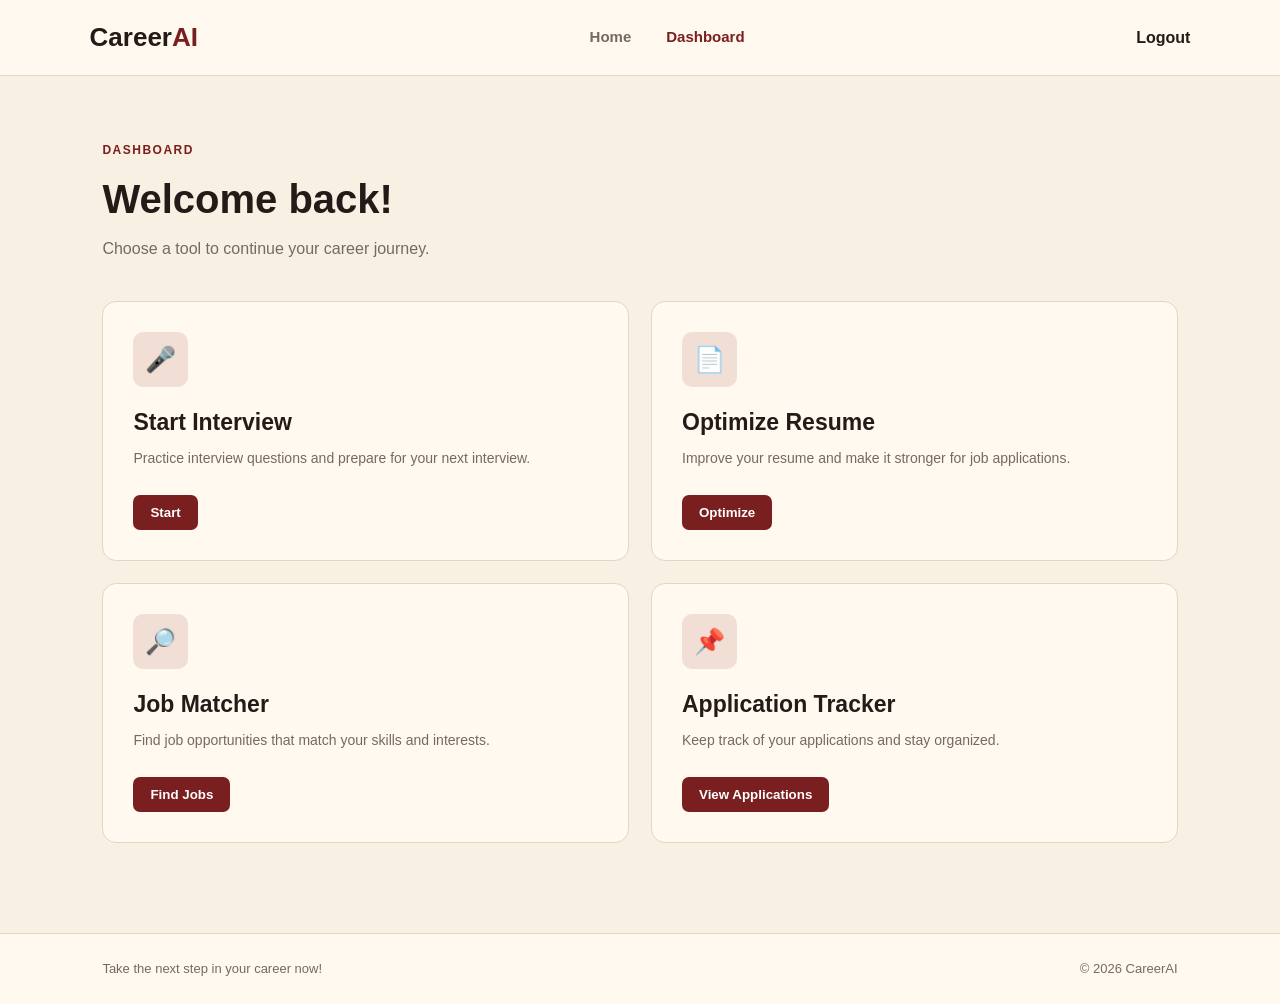
==== dashboard.html @ 7615079e "Updated dashboard" ====
<!DOCTYPE html>
<html lang="en">
<head>
<meta charset="UTF-8">
<meta name="viewport" content="width=device-width, initial-scale=1.0">
<title>CareerAI - Dashboard</title>
<link rel="stylesheet" href="style.css">
</head>
<body class="dashboard-body">
<nav class="navbar">
<a href="index.html" class="logo">Career<span>AI</span></a>
<div class="nav-links">
<a href="index.html">Home</a>
<a href="dashboard.html" class="active">Dashboard</a>
</div>
<div class="nav-buttons">
<a href="login.html" class="login-btn">Logout</a>
</div>
</nav>
<main class="dashboard">
<div class="dashboard-heading">
<p class="small-heading">DASHBOARD</p>
<h1>Welcome back!</h1>
<p>Choose a tool to continue your career journey.</p>
</div>
<div class="dashboard-grid">
<div class="dashboard-card">
<div class="dashboard-icon">🎤</div>
<h2>Start Interview</h2>
<p>Practice interview questions and prepare for your next interview.</p>
<button class="card-button">Start</button>
</div>
<div class="dashboard-card">
<div class="dashboard-icon">📄</div>
<h2>Optimize Resume</h2>
<p>Improve your resume and make it stronger for job applications.</p>
<button class="card-button">Optimize</button>
</div>
<div class="dashboard-card">
<div class="dashboard-icon">🔎</div>
<h2>Job Matcher</h2>
<p>Find job opportunities that match your skills and interests.</p>
<button class="card-button">Find Jobs</button>
</div>
<div class="dashboard-card">
<div class="dashboard-icon">📌</div>
<h2>Application Tracker</h2>
<p>Keep track of your applications and stay organized.</p>
<button class="card-button">View Applications</button>
</div>
</div>
</main>
<footer>
<p>Take the next step in your career now!</p>
<p>© 2026 CareerAI</p>
</footer>
</body>
</html>
---- style.css ----
* {
box-sizing: border-box;
margin: 0;
padding: 0;
}
body {
font-family: Arial, Helvetica, sans-serif;
background-color: #F7F0E3;
color: #241A17;
line-height: 1.5;
}
a {
text-decoration: none;
color: inherit;
}
.navbar {
display: flex;
align-items: center;
justify-content: space-between;
padding: 18px 7%;
background-color: #FFF9EF;
border-bottom: 1px solid #E2D6C7;
}
.logo {
font-size: 26px;
font-weight: 800;
}
.logo span {
color: #7A1F1F;
}
.nav-links {
display: flex;
gap: 35px;
}
.nav-links a {
color: #756A63;
font-size: 15px;
font-weight: 600;
}
.nav-links a:hover,
.nav-links .active {
color: #7A1F1F;
}
.nav-buttons {
display: flex;
align-items: center;
gap: 15px;
}
.login-btn {
font-weight: 600;
}
.signup-btn {
padding: 9px 17px;
background-color: #7A1F1F;
color: white;
border-radius: 7px;
font-weight: 600;
}
.signup-btn:hover,
.form-button:hover,
.card-button:hover {
background-color: #5E1515;
}
.small-heading {
color: #7A1F1F;
font-size: 12px;
font-weight: 800;
letter-spacing: 1.5px;
margin-bottom: 10px;
}
.home-intro {
text-align: center;
padding: 90px 20px 55px;
}
.home-intro h1 {
font-size: 50px;
line-height: 1.1;
margin-bottom: 18px;
font-weight: 700;
}
.home-intro > p:last-child {
max-width: 550px;
margin: auto;
color: #756A63;
font-size: 16px;
}
.stats-section {
display: flex;
justify-content: center;
flex-wrap: wrap;
margin: 0 8% 75px;
background-color: #FFF9EF;
border: 1px solid #E2D6C7;
border-radius: 12px;
}
.stat {
flex: 1 1 200px;
text-align: center;
padding: 30px 20px;
border-right: 1px solid #E2D6C7;
}
.stat:last-child {
border-right: none;
}
.stat h2 {
color: #7A1F1F;
font-size: 32px;
margin-bottom: 5px;
}
.stat p {
color: #756A63;
font-size: 13px;
}
.reviews-section {
padding: 70px 8%;
background-color: #FFF9EF;
}
.section-heading {
margin-bottom: 40px;
}
.section-heading h2 {
font-size: 34px;
}
.centered {
text-align: center;
}
.review-grid {
display: flex;
flex-wrap: wrap;
gap: 20px;
}
.review-card {
flex: 1 1 280px;
padding: 28px;
border: 1px solid #E2D6C7;
border-radius: 12px;
background-color: #FDF7ED;
}
.quote {
font-size: 40px;
line-height: 1;
color: #7A1F1F;
margin-bottom: 8px;
}
.review-card p:not(.quote) {
color: #756A63;
font-size: 14px;
margin-bottom: 20px;
}
.review-card h4 {
font-size: 13px;
}
footer {
display: flex;
justify-content: space-between;
align-items: center;
padding: 25px 8%;
background-color: #FFF9EF;
border-top: 1px solid #E2D6C7;
}
footer p {
color: #756A63;
font-size: 13px;
}
.dashboard {
padding: 65px 8% 90px;
min-height: calc(100vh - 130px);
}
.dashboard-heading {
margin-bottom: 40px;
}
.dashboard-heading h1 {
font-size: 40px;
margin-bottom: 8px;
}
.dashboard-heading > p:last-child {
color: #756A63;
}
.dashboard-grid {
display: flex;
flex-wrap: wrap;
gap: 22px;
}
.dashboard-card {
flex: 1 1 45%;
min-height: 260px;
padding: 30px;
background-color: #FFF9EF;
border: 1px solid #E2D6C7;
border-radius: 14px;
display: flex;
flex-direction: column;
align-items: flex-start;
}
.dashboard-card:hover {
border-color: #C9AAA0;
}
.dashboard-icon {
width: 55px;
height: 55px;
display: flex;
align-items: center;
justify-content: center;
background-color: #F1DFD5;
border-radius: 10px;
font-size: 25px;
margin-bottom: 18px;
}
.dashboard-card h2 {
font-size: 23px;
margin-bottom: 8px;
}
.dashboard-card p {
color: #756A63;
font-size: 14px;
max-width: 400px;
margin-bottom: 20px;
}
.card-button {
margin-top: auto;
border: none;
padding: 10px 17px;
background-color: #7A1F1F;
color: white;
border-radius: 7px;
font-weight: 600;
cursor: pointer;
}
.auth-body {
min-height: 100vh;
display: flex;
align-items: center;
justify-content: center;
padding: 30px;
background-color: #F7F0E3;
}
.auth-box {
width: 420px;
padding: 40px;
background-color: #FFF9EF;
border: 1px solid #E2D6C7;
border-radius: 12px;
box-shadow: 0 8px 25px rgba(50, 30, 20, 0.06);
}
.auth-box > .logo {
display: block;
text-align: center;
margin-bottom: 30px;
}
.auth-box h1 {
text-align: center;
font-size: 30px;
margin-bottom: 6px;
}
.form-subtitle {
text-align: center;
color: #756A63;
font-size: 14px;
margin-bottom: 28px;
}
.auth-box form {
display: flex;
flex-direction: column;
}
.auth-box label {
font-size: 13px;
font-weight: 700;
margin-bottom: 6px;
}
.auth-box input {
width: 100%;
padding: 12px;
border: 1px solid #D5C9BB;
border-radius: 7px;
background-color: #FDF7ED;
outline: none;
font-size: 14px;
margin-bottom: 4px;
}
.auth-box input:focus {
border-color: #7A1F1F;
}
.demo-hint {
color: #B6AAA1;
font-size: 11px;
margin-bottom: 15px;
}
.form-button {
width: 100%;
padding: 13px;
border: none;
border-radius: 7px;
background-color: #7A1F1F;
color: white;
font-size: 15px;
font-weight: 700;
cursor: pointer;
margin-top: 8px;
}
.form-message {
text-align: center;
color: #7A1F1F;
font-size: 13px;
margin-top: 12px;
min-height: 18px;
}
.switch-form {
text-align: center;
color: #756A63;
font-size: 13px;
margin-top: 25px;
}
.switch-form a {
color: #7A1F1F;
font-weight: 700;
}
@media (max-width: 800px) {
.dashboard-card {
flex: 1 1 100%;
}
.auth-box {
width: 100%;
max-width: 420px;
}
}
@media (max-width: 600px) {
.navbar {
padding: 16px 5%;
}
.nav-links {
display: none;
}
.home-intro {
padding: 65px 20px 45px;
}
.home-intro h1 {
font-size: 36px;
}
.stats-section {
margin: 0 6% 50px;
}
.stat {
flex: 1 1 50%;
border-right: none;
border-bottom: 1px solid #E2D6C7;
}
.stat:nth-last-child(-n+2) {
border-bottom: none;
}
.dashboard {
padding: 45px 6%;
}
.dashboard-heading h1 {
font-size: 32px;
}
footer {
flex-direction: column;
align-items: flex-start;
gap: 8px;
}
.auth-body {
padding: 20px;
}
.auth-box {
padding: 30px 25px;
}
}
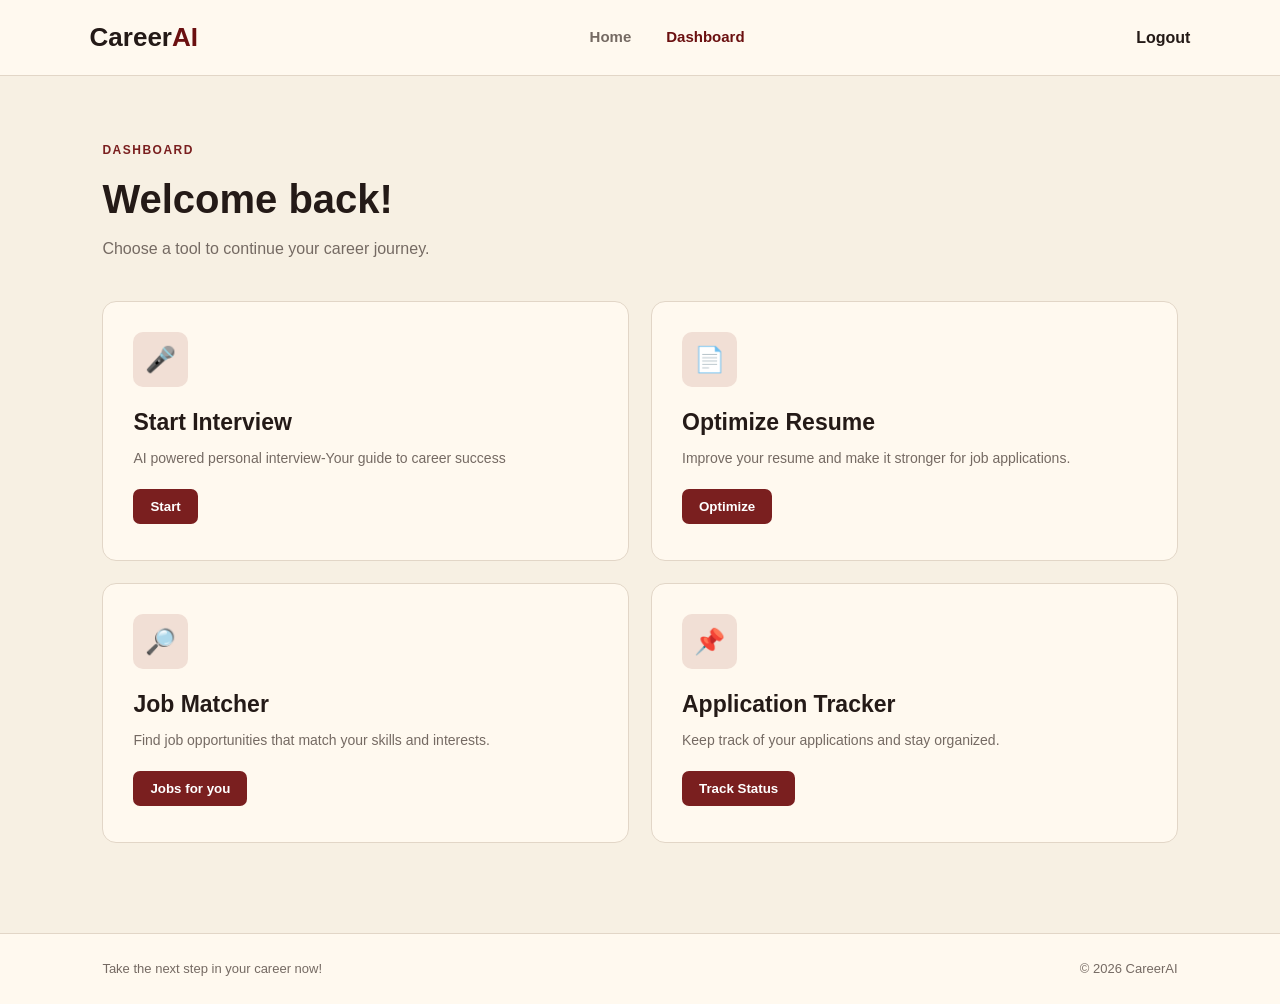
==== commit 78f2d599: "created basic 4 pages of dasboard" ====
--- a/dashboard.html
+++ b/dashboard.html
@@ -1,11 +1,13 @@
 <!DOCTYPE html>
 <html lang="en">
+
 <head>
 <meta charset="UTF-8">
 <meta name="viewport" content="width=device-width, initial-scale=1.0">
 <title>CareerAI - Dashboard</title>
 <link rel="stylesheet" href="style.css">
 </head>
+
 <body class="dashboard-body">
 <nav class="navbar">
 <a href="index.html" class="logo">Career<span>AI</span></a>
@@ -13,42 +15,56 @@
 <a href="index.html">Home</a>
 <a href="dashboard.html" class="active">Dashboard</a>
 </div>
+
 <div class="nav-buttons">
 <a href="login.html" class="login-btn">Logout</a>
 </div>
 </nav>
+
 <main class="dashboard">
 <div class="dashboard-heading">
 <p class="small-heading">DASHBOARD</p>
 <h1>Welcome back!</h1>
 <p>Choose a tool to continue your career journey.</p>
 </div>
+
 <div class="dashboard-grid">
 <div class="dashboard-card">
 <div class="dashboard-icon">🎤</div>
 <h2>Start Interview</h2>
-<p>Practice interview questions and prepare for your next interview.</p>
+<p>AI powered personal interview-Your guide to career success</p>
+<a href="interview.html">
 <button class="card-button">Start</button>
+</a>
 </div>
+
 <div class="dashboard-card">
 <div class="dashboard-icon">📄</div>
 <h2>Optimize Resume</h2>
 <p>Improve your resume and make it stronger for job applications.</p>
+<a href="resume.html">
 <button class="card-button">Optimize</button>
+</a>
 </div>
+
 <div class="dashboard-card">
 <div class="dashboard-icon">🔎</div>
 <h2>Job Matcher</h2>
 <p>Find job opportunities that match your skills and interests.</p>
-<button class="card-button">Find Jobs</button>
+<a href="jobs.html">
+<button class="card-button">Jobs for you</button>
+</a>
 </div>
+
 <div class="dashboard-card">
 <div class="dashboard-icon">📌</div>
 <h2>Application Tracker</h2>
 <p>Keep track of your applications and stay organized.</p>
-<button class="card-button">View Applications</button>
+<a href="tracker.html">
+<button class="card-button">Track Status</button>
+</a>
 </div>
-</div>
+
 </main>
 <footer>
 <p>Take the next step in your career now!</p>
--- a/style.css
+++ b/style.css
@@ -3,16 +3,19 @@
 margin: 0;
 padding: 0;
 }
+
 body {
 font-family: Arial, Helvetica, sans-serif;
 background-color: #F7F0E3;
 color: #241A17;
 line-height: 1.5;
 }
+
 a {
 text-decoration: none;
 color: inherit;
 }
+
 .navbar {
 display: flex;
 align-items: center;
@@ -21,34 +24,42 @@
 background-color: #FFF9EF;
 border-bottom: 1px solid #E2D6C7;
 }
+
 .logo {
 font-size: 26px;
 font-weight: 800;
 }
+
 .logo span {
-color: #7A1F1F;
-}
+color: #6b1010;
+}
+
 .nav-links {
 display: flex;
 gap: 35px;
 }
+
 .nav-links a {
 color: #756A63;
 font-size: 15px;
 font-weight: 600;
 }
+
 .nav-links a:hover,
 .nav-links .active {
-color: #7A1F1F;
-}
+color:#6b1010;
+}
+
 .nav-buttons {
 display: flex;
 align-items: center;
 gap: 15px;
 }
+
 .login-btn {
 font-weight: 600;
 }
+
 .signup-btn {
 padding: 9px 17px;
 background-color: #7A1F1F;
@@ -56,11 +67,13 @@
 border-radius: 7px;
 font-weight: 600;
 }
+
 .signup-btn:hover,
 .form-button:hover,
 .card-button:hover {
 background-color: #5E1515;
 }
+
 .small-heading {
 color: #7A1F1F;
 font-size: 12px;
@@ -68,22 +81,26 @@
 letter-spacing: 1.5px;
 margin-bottom: 10px;
 }
+
 .home-intro {
 text-align: center;
 padding: 90px 20px 55px;
 }
+
 .home-intro h1 {
 font-size: 50px;
 line-height: 1.1;
 margin-bottom: 18px;
 font-weight: 700;
 }
+
 .home-intro > p:last-child {
 max-width: 550px;
 margin: auto;
 color: #756A63;
 font-size: 16px;
 }
+
 .stats-section {
 display: flex;
 justify-content: center;
@@ -93,42 +110,52 @@
 border: 1px solid #E2D6C7;
 border-radius: 12px;
 }
+
 .stat {
 flex: 1 1 200px;
 text-align: center;
 padding: 30px 20px;
 border-right: 1px solid #E2D6C7;
 }
+
 .stat:last-child {
 border-right: none;
 }
+
 .stat h2 {
 color: #7A1F1F;
 font-size: 32px;
 margin-bottom: 5px;
 }
+
 .stat p {
 color: #756A63;
 font-size: 13px;
 }
+
 .reviews-section {
 padding: 70px 8%;
 background-color: #FFF9EF;
 }
+
 .section-heading {
 margin-bottom: 40px;
 }
+
 .section-heading h2 {
 font-size: 34px;
 }
+
 .centered {
 text-align: center;
 }
+
 .review-grid {
 display: flex;
 flex-wrap: wrap;
 gap: 20px;
 }
+
 .review-card {
 flex: 1 1 280px;
 padding: 28px;
@@ -136,20 +163,24 @@
 border-radius: 12px;
 background-color: #FDF7ED;
 }
+
 .quote {
 font-size: 40px;
 line-height: 1;
 color: #7A1F1F;
 margin-bottom: 8px;
 }
+
 .review-card p:not(.quote) {
 color: #756A63;
 font-size: 14px;
 margin-bottom: 20px;
 }
+
 .review-card h4 {
 font-size: 13px;
 }
+
 footer {
 display: flex;
 justify-content: space-between;
@@ -158,29 +189,36 @@
 background-color: #FFF9EF;
 border-top: 1px solid #E2D6C7;
 }
+
 footer p {
 color: #756A63;
 font-size: 13px;
 }
+
 .dashboard {
 padding: 65px 8% 90px;
 min-height: calc(100vh - 130px);
 }
+
 .dashboard-heading {
 margin-bottom: 40px;
 }
+
 .dashboard-heading h1 {
 font-size: 40px;
 margin-bottom: 8px;
 }
+
 .dashboard-heading > p:last-child {
 color: #756A63;
 }
+
 .dashboard-grid {
 display: flex;
 flex-wrap: wrap;
 gap: 22px;
 }
+
 .dashboard-card {
 flex: 1 1 45%;
 min-height: 260px;
@@ -192,9 +230,11 @@
 flex-direction: column;
 align-items: flex-start;
 }
+
 .dashboard-card:hover {
 border-color: #C9AAA0;
 }
+
 .dashboard-icon {
 width: 55px;
 height: 55px;
@@ -206,16 +246,19 @@
 font-size: 25px;
 margin-bottom: 18px;
 }
+
 .dashboard-card h2 {
 font-size: 23px;
 margin-bottom: 8px;
 }
+
 .dashboard-card p {
 color: #756A63;
 font-size: 14px;
 max-width: 400px;
 margin-bottom: 20px;
 }
+
 .card-button {
 margin-top: auto;
 border: none;
@@ -226,6 +269,7 @@
 font-weight: 600;
 cursor: pointer;
 }
+
 .auth-body {
 min-height: 100vh;
 display: flex;
@@ -234,6 +278,7 @@
 padding: 30px;
 background-color: #F7F0E3;
 }
+
 .auth-box {
 width: 420px;
 padding: 40px;
@@ -242,31 +287,37 @@
 border-radius: 12px;
 box-shadow: 0 8px 25px rgba(50, 30, 20, 0.06);
 }
+
 .auth-box > .logo {
 display: block;
 text-align: center;
 margin-bottom: 30px;
 }
+
 .auth-box h1 {
 text-align: center;
 font-size: 30px;
 margin-bottom: 6px;
 }
+
 .form-subtitle {
 text-align: center;
 color: #756A63;
 font-size: 14px;
 margin-bottom: 28px;
 }
+
 .auth-box form {
 display: flex;
 flex-direction: column;
 }
+
 .auth-box label {
 font-size: 13px;
 font-weight: 700;
 margin-bottom: 6px;
 }
+
 .auth-box input {
 width: 100%;
 padding: 12px;
@@ -277,14 +328,17 @@
 font-size: 14px;
 margin-bottom: 4px;
 }
+
 .auth-box input:focus {
 border-color: #7A1F1F;
 }
+
 .demo-hint {
 color: #B6AAA1;
 font-size: 11px;
 margin-bottom: 15px;
 }
+
 .form-button {
 width: 100%;
 padding: 13px;
@@ -297,6 +351,7 @@
 cursor: pointer;
 margin-top: 8px;
 }
+
 .form-message {
 text-align: center;
 color: #7A1F1F;
@@ -304,64 +359,80 @@
 margin-top: 12px;
 min-height: 18px;
 }
+
 .switch-form {
 text-align: center;
 color: #756A63;
 font-size: 13px;
 margin-top: 25px;
 }
+
 .switch-form a {
-color: #7A1F1F;
+color: #6b1010;
 font-weight: 700;
 }
+
 @media (max-width: 800px) {
 .dashboard-card {
 flex: 1 1 100%;
 }
+
 .auth-box {
 width: 100%;
 max-width: 420px;
 }
 }
+
 @media (max-width: 600px) {
 .navbar {
 padding: 16px 5%;
 }
+
 .nav-links {
 display: none;
 }
+
 .home-intro {
 padding: 65px 20px 45px;
 }
+
 .home-intro h1 {
 font-size: 36px;
 }
+
 .stats-section {
 margin: 0 6% 50px;
 }
+
 .stat {
 flex: 1 1 50%;
 border-right: none;
 border-bottom: 1px solid #E2D6C7;
 }
+
 .stat:nth-last-child(-n+2) {
 border-bottom: none;
 }
+
 .dashboard {
 padding: 45px 6%;
 }
+
 .dashboard-heading h1 {
 font-size: 32px;
 }
+
 footer {
 flex-direction: column;
 align-items: flex-start;
 gap: 8px;
 }
+
 .auth-body {
 padding: 20px;
 }
+
 .auth-box {
 padding: 30px 25px;
 }
-}+
